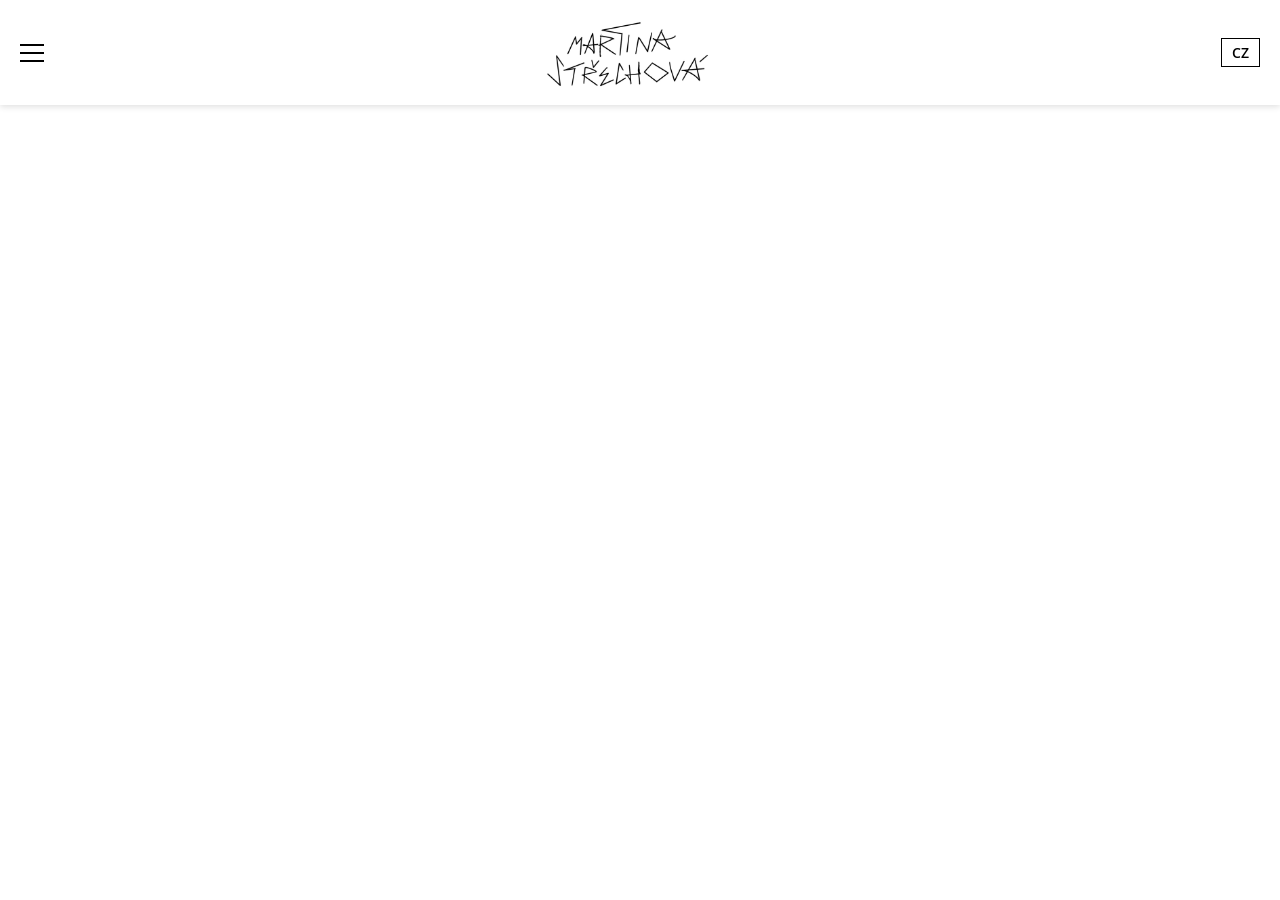
==== contacts.html @ ee6a3f89 "Replace dual lang buttons with single toggle, add mobile logo height https://claude.ai/code/session_" ====
<!DOCTYPE html>
<html lang="cs">
<head>
  <meta charset="UTF-8">
  <meta name="viewport" content="width=device-width, initial-scale=1.0">
  <title>Kontakty</title>
  <link rel="preconnect" href="https://fonts.googleapis.com">
  <link rel="preconnect" href="https://fonts.gstatic.com" crossorigin>
  <link href="https://fonts.googleapis.com/css2?family=Open+Sans:wght@400;600;700&display=swap" rel="stylesheet">
  <link rel="stylesheet" href="css/style.css">
</head>
<body>

  <header id="site-header">
    <button id="menu-btn" aria-label="Otevřít menu">
      <span></span>
      <span></span>
      <span></span>
    </button>

    <a href="index.html" class="header-logo">
      <img src="assets/podpis.jpg" alt="Podpis" height="50">
    </a>

    <div class="lang-switcher">
      <button id="lang-toggle" aria-label="Přepnout jazyk">CZ</button>
    </div>
  </header>

  <div id="menu-overlay" role="dialog" aria-modal="true" aria-label="Navigace" aria-hidden="true">
    <nav class="menu-nav">
      <a href="index.html" class="menu-item menu-item--home">
        <img src="assets/Home.svg" alt="Domů">
      </a>
      <a href="cv.html" class="menu-item">CV</a>
      <a href="contacts.html" class="menu-item" data-cz="Kontakty" data-en="Contacts">Kontakty</a>
    </nav>
  </div>

  <main id="kontakty">
  </main>

  <script src="data/milniky.js"></script>
  <script src="js/main.js"></script>
</body>
</html>
---- css/style.css ----
body {
  font-family: 'Open Sans', sans-serif;
}

/* ── Header ── */
#site-header {
  position: fixed;
  top: 0;
  left: 0;
  right: 0;
  height: 105px;
  background: #fff;
  color: #000;
  display: flex;
  align-items: center;
  justify-content: space-between;
  padding: 0 20px;
  box-shadow: 0 2px 6px rgba(0, 0, 0, 0.12);
  z-index: 1000;
}

/* Hamburger button */
#menu-btn {
  display: flex;
  flex-direction: column;
  justify-content: space-between;
  width: 24px;
  height: 18px;
  background: none;
  border: none;
  cursor: pointer;
  padding: 0;
}

#menu-btn span {
  display: block;
  width: 100%;
  height: 2px;
  background: #000;
  transition: transform 0.25s ease, opacity 0.25s ease;
}

/* Hamburger → křížek při otevřeném menu */
#menu-btn.open span:nth-child(1) { transform: translateY(8px) rotate(45deg); }
#menu-btn.open span:nth-child(2) { opacity: 0; }
#menu-btn.open span:nth-child(3) { transform: translateY(-8px) rotate(-45deg); }

/* Logo / signature */
.header-logo img {
  display: block;
  height: 75px;
}

/* Language switcher */
.lang-switcher {
  display: flex;
  gap: 6px;
}

.lang-switcher button {
  background: none;
  border: 1px solid #000;
  color: #000;
  padding: 4px 10px;
  cursor: pointer;
  font-family: inherit;
  font-size: 0.85rem;
  font-weight: 600;
}

.lang-switcher button.active {
  background: #000;
  color: #fff;
}

/* Menu overlay — malý panel vlevo nahoře */
#menu-overlay {
  position: fixed;
  top: 105px;
  left: 0;
  width: 300px;
  background: #747474;
  z-index: 1001;
  opacity: 0;
  pointer-events: none;
  transition: opacity 0.25s ease;
}

#menu-overlay.open {
  opacity: 1;
  pointer-events: all;
}

/* Nav items */
.menu-nav {
  display: flex;
  flex-direction: column;
  width: 100%;
}

.menu-item {
  display: block;
  width: 100%;
  color: #fff;
  text-decoration: none;
  font-size: 1.5rem;
  font-weight: 600;
  padding: 0.9rem 1.5rem;
  border-bottom: 1px solid rgba(255, 255, 255, 0.4);
}

.menu-item:last-child {
  border-bottom: none;
}

.menu-item--home {
  display: flex;
  align-items: center;
  padding: 0;
}

.menu-item--home img {
  height: 3rem;
  width: auto;
  display: block;
  padding: 0.5rem 0;
}

/* ── Milestone section ── */
#milestone-section {
  max-width: 700px;
  margin: 0 auto;
  padding-top: 120px;
  display: flex;
  flex-direction: column;
  gap: 0;
  position: relative;
}

#milestone-image {
  position: relative;
  margin-bottom: 0;
  padding-bottom: 0;
}

#timeline-instructions {
  position: absolute;
  bottom: -60px;
  left: -235px;
  width: 280px;
  z-index: 200;
  font-size: 16px;
  line-height: 1.4;
  font-family: 'Open Sans', sans-serif;
  color: #000;
}

#milestone-image img {
  width: 100%;
  max-width: 500px;
  display: block;
  margin: 0 auto;
}

#milestone-content {
  width: calc(100% - 20px);
  max-width: none;
  margin: -10px 10px 0 20px;
  position: relative;
  padding-left: 0;
  padding-top: 0;
  padding-bottom: 105px;
}

#milestone-header {
  display: flex;
  flex-direction: column;
  align-items: flex-start;
  gap: 4px;
}

#milestone-rok {
  display: block;
  text-align: left;
  font-size: 21px;
  font-weight: 700;
  color: #000;
  margin-bottom: 4px;
}

.nadpis-wrap {
  position: relative;
  display: flex;
  align-items: center;
  gap: 10px;
}

#audio-btn {
  border: none;
  background: none;
  cursor: pointer;
  padding: 0;
  flex-shrink: 0;
}

#milestone-nadpis {
  text-align: left;
  font-size: 29px;
  font-weight: 700;
  line-height: 1.1;
  margin: 0 0 10px 0;
}

#milestone-text {
  text-align: justify;
  font-size: 18px;
  font-weight: 400;
  line-height: 1.7;
}

/* ── Timeline ── */
#timeline-container {
  width: calc(100% + 200px);
  max-width: none;
  margin-top: 8px;
  margin-bottom: 10px;
  margin-left: -100px;
  margin-right: -100px;
  position: relative;
}

#timeline-track {
  position: relative;
  width: 100%;
}

#timeline-img {
  display: block;
  position: relative;
  z-index: 1;
  max-height: 120px;
  object-fit: contain;
}

#timeline-head {
  position: absolute;
  top: 50%;
  margin-top: 0;
  width: 80px;
  height: auto;
  cursor: grab;
  transform: translateX(-50%) translateY(-60%);
  transition: left 0.3s ease;
  mix-blend-mode: normal;
  z-index: 100;
}

#milestone-image,
#milestone-content {
  transition: opacity 0.3s ease;
}

.deco-stars--top {
  position: fixed;
  top: -40px;
  right: -50px;
  width: 400px;
  height: auto;
  z-index: 1001;
  pointer-events: none;
}

.deco-stars--left {
  position: absolute;
  left: calc(-25vw + 25px);
  top: 80%;
  transform: translateY(-50%) rotate(90deg);
  width: 300px;
  height: auto;
  pointer-events: none;
}

@media (max-width: 480px) {
  #timeline-container {
    width: 100%;
    margin-left: 0;
    margin-right: 0;
    margin-top: 16px;
    overflow: hidden;
  }
  #timeline-img {
    width: 100%;
    max-width: 100%;
  }
  #timeline-head {
    width: 50px;
  }
  .deco-stars--top {
    width: 100px;
  }
  .header-logo img {
    height: 40px;
  }
  #milestone-content {
    width: 100%;
    margin: 0;
    padding-left: 16px;
    padding-right: 16px;
    box-sizing: border-box;
  }
  #milestone-section {
    padding-left: 16px;
    padding-right: 16px;
    box-sizing: border-box;
    overflow-x: hidden;
  }
  #milestone-header {
    display: flex;
    flex-direction: column;
    align-items: flex-start;
    gap: 4px;
  }
  #milestone-rok { order: 1; }
  #audio-btn { order: 2; }
  .nadpis-wrap { order: 3; width: 100%; }
  #milestone-nadpis {
    font-size: 22px;
  }
  .deco-stars--left {
    position: static;
    display: block;
    width: 240px;
    height: auto;
    margin: 8px 0 0 0;
    transform: rotate(90deg);
    pointer-events: none;
  }
  #timeline-instructions {
    position: static;
    text-align: left;
    margin: 8px 0 4px 16px;
  }
}

@media (min-width: 481px) and (max-width: 1024px) {
  #timeline-container {
    width: 100%;
    margin-left: 0;
    margin-right: 0;
    overflow: hidden;
  }
  #timeline-img {
    width: 100%;
    max-width: 100%;
  }
  #timeline-head {
    width: 80px;
    height: auto;
  }
  .deco-stars--top {
    width: clamp(100px, 25vw, 267px);
    right: 40px;
    top: 20px;
  }
  #milestone-content {
    width: 100%;
    margin: 0;
    padding-left: 16px;
    padding-right: 16px;
    box-sizing: border-box;
  }
  #milestone-section {
    padding-left: 16px;
    padding-right: 16px;
    box-sizing: border-box;
    overflow-x: hidden;
  }
  #milestone-header {
    display: flex;
    flex-direction: column;
    align-items: flex-start;
    gap: 4px;
  }
  #milestone-rok { order: 1; }
  #audio-btn { order: 2; }
  .nadpis-wrap { order: 3; width: 100%; }
  #timeline-instructions {
    position: static;
    text-align: left;
    margin: 8px 0 4px 16px;
  }
  .deco-stars--left {
    position: static;
    display: block;
    width: 240px;
    height: auto;
    margin: 8px 0 0 0;
    transform: rotate(90deg);
    pointer-events: none;
  }
}

@media (min-width: 1025px) {
  #audio-btn {
    margin-left: -44px;
    margin-top: 8px;
    position: relative;
  }
}
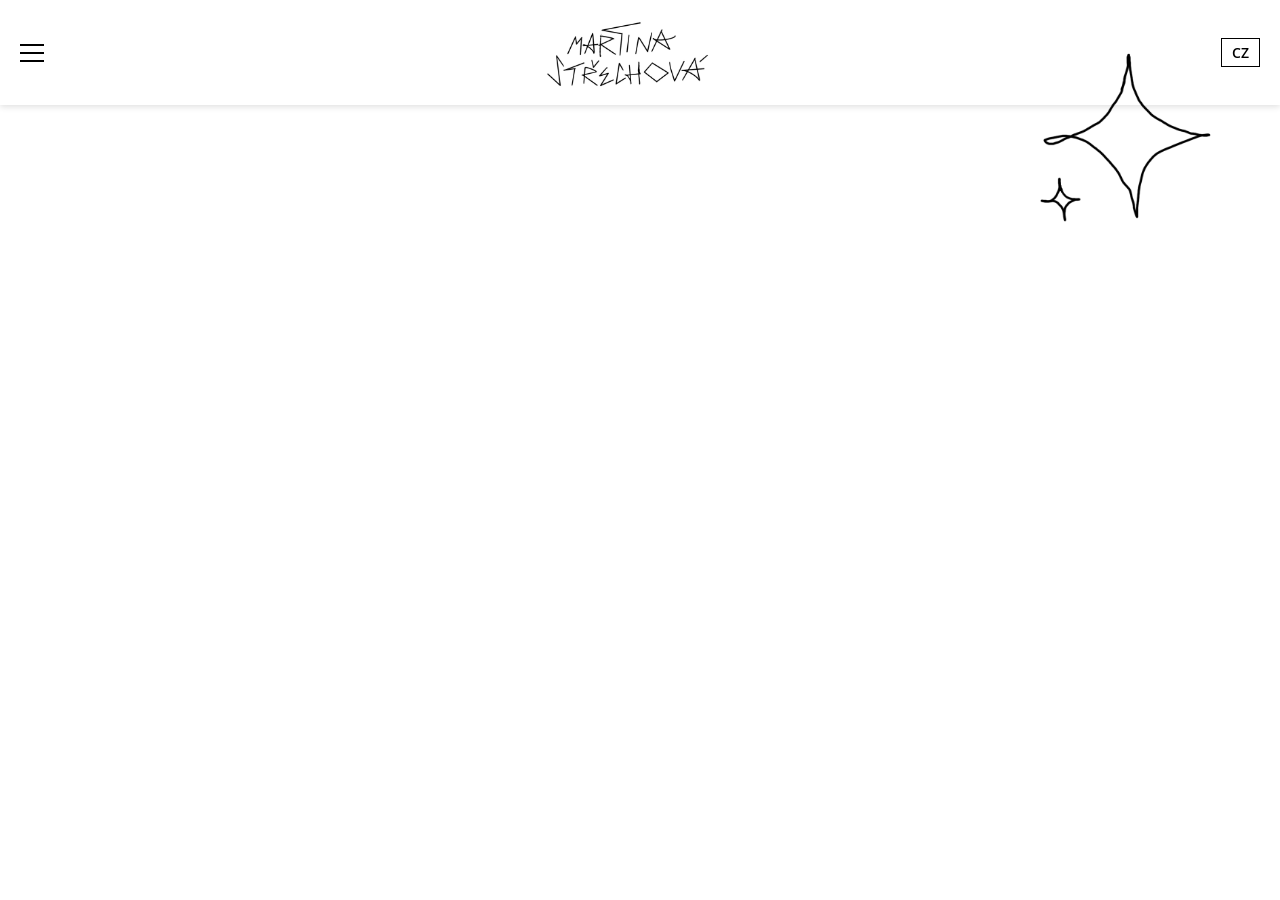
==== commit 91c7df3d: "Add deco-stars--top to cv.html and contacts.html https://claude.ai/code/session_014nUNuwKFdXaJQxvXeb" ====
--- a/contacts.html
+++ b/contacts.html
@@ -27,6 +27,8 @@
     </div>
   </header>
 
+  <img class="deco-stars deco-stars--top" src="assets/stars.png" alt="">
+
   <div id="menu-overlay" role="dialog" aria-modal="true" aria-label="Navigace" aria-hidden="true">
     <nav class="menu-nav">
       <a href="index.html" class="menu-item menu-item--home">
--- a/css/style.css
+++ b/css/style.css
@@ -294,12 +294,29 @@
   }
   #timeline-head {
     width: 50px;
+    z-index: 200;
+  }
+  #timeline-img {
+    z-index: 1;
+    position: relative;
+  }
+  #timeline-track {
+    position: relative;
+    overflow: visible;
+  }
+  #timeline-container {
+    overflow: visible;
+  }
+  #site-header {
+    height: 80px;
+  }
+  .header-logo img {
+    height: 50px;
   }
   .deco-stars--top {
     width: 100px;
-  }
-  .header-logo img {
-    height: 40px;
+    right: 25px;
+    top: 40px;
   }
   #milestone-content {
     width: 100%;
@@ -338,7 +355,21 @@
   #timeline-instructions {
     position: static;
     text-align: left;
-    margin: 8px 0 4px 16px;
+    margin: 8px 0 4px 8px;
+    font-size: 13px;
+  }
+  #milestone-text {
+    font-size: 14px;
+  }
+  #milestone-section {
+    padding-top: 90px;
+    padding-bottom: 20px;
+  }
+  #milestone-content {
+    padding-bottom: 12px;
+  }
+  .deco-stars--left {
+    margin-left: -60px;
   }
 }
 
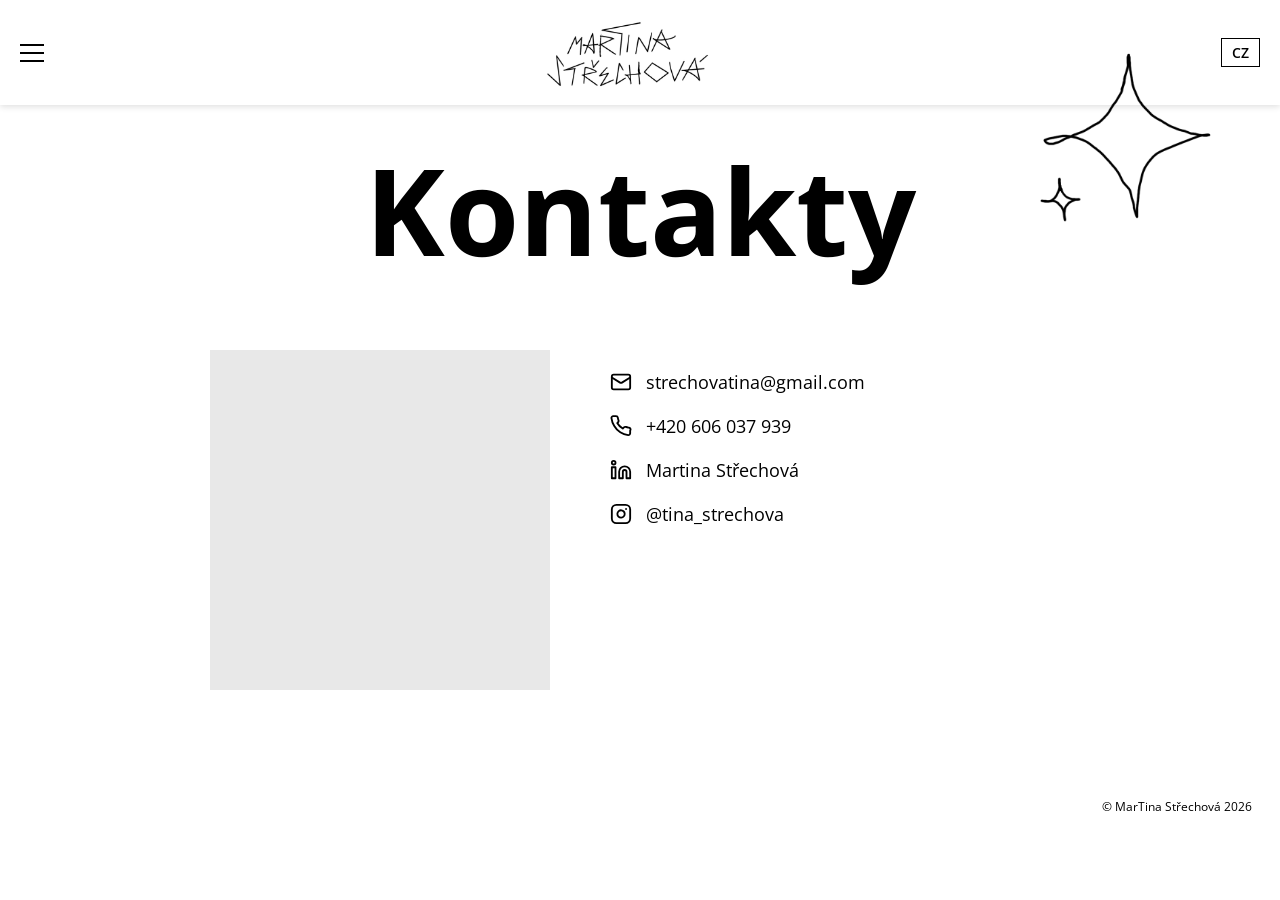
==== commit 690a212f: "Add contacts page content with photo, contact info, and bilingual title https://claude.ai/code/sessi" ====
--- a/contacts.html
+++ b/contacts.html
@@ -39,8 +39,55 @@
     </nav>
   </div>
 
+  <div id="contacts-header">
+    <h1 id="contacts-title" data-cz="Kontakty" data-en="Contacts">Kontakty</h1>
+  </div>
+
   <main id="kontakty">
+    <div id="contacts-layout">
+
+      <div id="contacts-photo">
+        <img src="assets/kontakty-foto.jpg" alt="Martina Střechová" id="contacts-img"
+             onerror="this.style.display='none'; document.getElementById('contacts-img-placeholder').style.display='block';">
+        <div id="contacts-img-placeholder"></div>
+      </div>
+
+      <div id="contacts-info">
+        <a href="mailto:strechovatina@gmail.com" class="contact-row">
+          <span class="contact-icon">
+            <svg xmlns="http://www.w3.org/2000/svg" width="22" height="22" viewBox="0 0 24 24" fill="none" stroke="currentColor" stroke-width="2" stroke-linecap="round" stroke-linejoin="round"><rect x="2" y="4" width="20" height="16" rx="2"/><path d="m22 7-8.97 5.7a1.94 1.94 0 0 1-2.06 0L2 7"/></svg>
+          </span>
+          <span class="contact-text">strechovatina@gmail.com</span>
+        </a>
+
+        <a href="tel:+420606037939" class="contact-row">
+          <span class="contact-icon">
+            <svg xmlns="http://www.w3.org/2000/svg" width="22" height="22" viewBox="0 0 24 24" fill="none" stroke="currentColor" stroke-width="2" stroke-linecap="round" stroke-linejoin="round"><path d="M22 16.92v3a2 2 0 0 1-2.18 2 19.79 19.79 0 0 1-8.63-3.07A19.5 19.5 0 0 1 4.69 12 19.79 19.79 0 0 1 1.58 3.47 2 2 0 0 1 3.54 1.25h3a2 2 0 0 1 2 1.72c.127.96.361 1.903.7 2.81a2 2 0 0 1-.45 2.11L7.91 8.76a16 16 0 0 0 6 6l1.27-1.27a2 2 0 0 1 2.11-.45c.907.339 1.85.573 2.81.7A2 2 0 0 1 22 16.92z"/></svg>
+          </span>
+          <span class="contact-text">+420 606 037 939</span>
+        </a>
+
+        <a href="https://www.linkedin.com/in/martina-strechova" target="_blank" rel="noopener noreferrer" class="contact-row">
+          <span class="contact-icon">
+            <svg xmlns="http://www.w3.org/2000/svg" width="22" height="22" viewBox="0 0 24 24" fill="none" stroke="currentColor" stroke-width="2" stroke-linecap="round" stroke-linejoin="round"><path d="M16 8a6 6 0 0 1 6 6v7h-4v-7a2 2 0 0 0-2-2 2 2 0 0 0-2 2v7h-4v-7a6 6 0 0 1 6-6z"/><rect x="2" y="9" width="4" height="12"/><circle cx="4" cy="4" r="2"/></svg>
+          </span>
+          <span class="contact-text">Martina Střechová</span>
+        </a>
+
+        <a href="https://www.instagram.com/tina_strechova" target="_blank" rel="noopener noreferrer" class="contact-row">
+          <span class="contact-icon">
+            <svg xmlns="http://www.w3.org/2000/svg" width="22" height="22" viewBox="0 0 24 24" fill="none" stroke="currentColor" stroke-width="2" stroke-linecap="round" stroke-linejoin="round"><rect x="2" y="2" width="20" height="20" rx="5" ry="5"/><path d="M16 11.37A4 4 0 1 1 12.63 8 4 4 0 0 1 16 11.37z"/><line x1="17.5" y1="6.5" x2="17.51" y2="6.5"/></svg>
+          </span>
+          <span class="contact-text">@tina_strechova</span>
+        </a>
+      </div>
+
+    </div>
   </main>
+
+  <footer id="site-footer">
+    <p>© MarTina Střechová 2026</p>
+  </footer>
 
   <script src="data/milniky.js"></script>
   <script src="js/main.js"></script>
--- a/css/style.css
+++ b/css/style.css
@@ -1,5 +1,6 @@
 body {
   font-family: 'Open Sans', sans-serif;
+  position: relative;
 }
 
 /* ── Header ── */
@@ -126,6 +127,15 @@
   padding: 0.5rem 0;
 }
 
+/* ── Footer ── */
+#site-footer {
+  text-align: right;
+  padding: 16px 20px;
+  font-family: 'Open Sans', sans-serif;
+  font-size: 12px;
+  color: #000;
+}
+
 /* ── Milestone section ── */
 #milestone-section {
   max-width: 700px;
@@ -280,6 +290,397 @@
   pointer-events: none;
 }
 
+#cv-stars-left {
+  position: absolute;
+  left: 10px;
+  bottom: -360px;
+  width: 220px;
+  height: auto;
+  transform: rotate(90deg);
+  pointer-events: none;
+  z-index: 10;
+}
+
+/* ── CV kategorie 2 ── */
+.cv2-wrapper {
+  margin-top: 48px;
+}
+
+.cv2-section {
+  margin-bottom: 40px;
+}
+
+.cv2-row {
+  display: grid;
+  grid-template-columns: 1fr 1fr;
+  gap: 0 40px;
+}
+
+.cv2-list {
+  list-style: none;
+  margin: 0;
+  padding: 0;
+}
+
+.cv2-list--two-col .cv2-item {
+  display: flex;
+  justify-content: space-between;
+  gap: 12px;
+  padding: 6px 0;
+  border-bottom: 1px solid rgba(0,0,0,0.1);
+  font-size: 15px;
+}
+
+.cv2-list--two-col .cv2-item:last-child {
+  border-bottom: none;
+}
+
+.cv2-label {
+  font-weight: 600;
+}
+
+.cv2-level {
+  color: #000;
+  font-style: italic;
+  font-size: 14px;
+}
+
+.cv2-tags {
+  display: flex;
+  flex-wrap: wrap;
+  gap: 8px;
+  margin-top: 4px;
+}
+
+.cv2-tag {
+  border: 1px solid #000;
+  padding: 4px 12px;
+  font-size: 14px;
+  font-family: 'Open Sans', sans-serif;
+}
+
+.cv2-item--ref {
+  width: 100%;
+  display: flex;
+  flex-direction: column;
+  align-items: stretch;
+  padding: 8px 0;
+  border-bottom: 1px solid rgba(0,0,0,0.1);
+  font-size: 15px;
+}
+
+.cv2-item--ref:last-child {
+  border-bottom: none;
+}
+
+.cv2-ref-popis {
+  font-size: 13px;
+  font-style: italic;
+  color: #000;
+  margin-top: 2px;
+  display: block;
+}
+
+.cv2-email {
+  color: #000;
+  font-size: 13px;
+  text-decoration: underline;
+  text-underline-offset: 3px;
+  margin-top: 2px;
+  display: block;
+  text-align: right;
+}
+
+.cv2-email:hover {
+  opacity: 0.7;
+}
+
+.cv2-item--pub {
+  display: flex;
+  flex-direction: column;
+  padding: 10px 0;
+  border-bottom: 1px solid rgba(0,0,0,0.1);
+}
+
+.cv2-item--pub:last-child {
+  border-bottom: none;
+}
+
+.cv2-pub-title {
+  font-size: 15px;
+  font-weight: 600;
+  color: #000;
+  text-decoration: underline;
+  text-underline-offset: 3px;
+}
+
+.cv2-pub-title:hover {
+  opacity: 0.7;
+}
+
+.cv2-pub-source {
+  font-size: 13px;
+  font-style: italic;
+  margin-top: 2px;
+}
+
+@media (max-width: 480px) {
+  .cv2-row {
+    grid-template-columns: 1fr;
+  }
+  #cv-title {
+    font-size: 60px !important;
+  }
+  #cv-stars {
+    width: 60px !important;
+    bottom: -35px !important;
+    left: calc(50% - 30px - 55px) !important;
+  }
+  .cv-reference-email {
+    text-align: right !important;
+    display: block !important;
+    width: 100% !important;
+  }
+  .cv2-email {
+    text-align: right !important;
+    display: block !important;
+    width: 100% !important;
+  }
+  .cv-sekce-hvezda {
+    height: 2em;
+    margin-top: -0.5em;
+  }
+  .cv-sekce-nadpis {
+    font-size: 18px;
+  }
+  .cv-item-trigger {
+    display: flex;
+    flex-direction: column;
+    align-items: flex-start;
+    gap: 2px;
+  }
+  .cv-rok {
+    order: 1;
+    display: block;
+  }
+  .cv-arrow-nazev {
+    order: 2;
+    display: flex;
+    align-items: center;
+    gap: 6px;
+  }
+  .cv-spec {
+    order: 3;
+    display: block;
+  }
+}
+
+/* ── CV page ── */
+#cv-header {
+  position: relative;
+  text-align: center;
+  margin: 150px 0 20px 0;
+  margin-left: -30px;
+}
+
+#cv-title {
+  font-family: 'Open Sans', sans-serif;
+  font-size: 120px;
+  font-weight: 700;
+  line-height: 1;
+  margin: 0;
+  display: inline-block;
+}
+
+#cv-stars {
+  position: absolute;
+  width: 120px;
+  height: auto;
+  bottom: -70px;
+  left: calc(50% - 60px - 110px);
+}
+
+#cv {
+  max-width: 700px;
+  margin: 0 auto;
+  padding-top: 120px;
+  padding-bottom: 60px;
+  padding-left: 20px;
+  padding-right: 20px;
+  box-sizing: border-box;
+}
+
+.cv-sekce {
+  margin-bottom: 48px;
+}
+
+.cv-section-header {
+  cursor: pointer;
+  user-select: none;
+}
+
+.cv-section-body {
+  display: none;
+}
+
+.cv-section-body.open {
+  display: block;
+}
+
+.cv-section-arrow {
+  display: inline-block;
+  margin-right: 6px;
+  font-size: 28px;
+  font-weight: 700;
+  line-height: 1;
+}
+
+.cv-section-arrow::before {
+  content: "›";
+  display: inline-block;
+  transition: transform 0.2s ease;
+}
+
+.cv-section-header.open .cv-section-arrow::before {
+  transform: rotate(90deg);
+}
+
+.cv-sekce-nadpis {
+  font-size: 24px;
+  font-weight: 700;
+  margin: 0 0 16px 0;
+  color: #000;
+  border-bottom: 2px solid #000;
+  padding-bottom: 8px;
+}
+
+.cv-sekce-hvezda {
+  height: 3em;
+  width: auto;
+}
+
+.cv-accordion {
+  list-style: none;
+  margin: 0;
+  padding: 0;
+}
+
+.cv-item {
+}
+
+.cv-item-trigger {
+  display: flex;
+  align-items: baseline;
+  gap: 12px;
+  width: 100%;
+  background: none;
+  border: none;
+  outline: none !important;
+  cursor: pointer;
+  padding: 12px 0;
+  text-align: left;
+  font-family: 'Open Sans', sans-serif;
+  color: #000;
+}
+
+.cv-item-trigger * {
+  font-family: 'Open Sans', sans-serif;
+  color: #000;
+}
+
+.cv-item-trigger:focus,
+.cv-item-trigger:focus-visible {
+  outline: none !important;
+  border: none;
+}
+
+.cv-arrow {
+  display: inline-block;
+  margin: 0 8px;
+  font-size: 28px;
+  font-weight: 700;
+  line-height: 2;
+  flex-shrink: 0;
+}
+
+.cv-arrow::before {
+  content: "›";
+  display: inline-block;
+  transition: transform 0.2s ease;
+}
+
+.cv-item.open .cv-arrow::before {
+  transform: rotate(90deg);
+}
+
+.cv-rok {
+  flex-shrink: 0;
+  font-size: 14px;
+  color: #000;
+  min-width: 80px;
+}
+
+.cv-nazev {
+  font-size: 16px;
+  font-weight: 700;
+  flex: 1;
+  text-align: left;
+}
+
+.cv-nazev a {
+  color: inherit;
+  text-decoration: underline;
+  text-underline-offset: 3px;
+}
+
+.cv-nazev a:hover {
+  opacity: 0.7;
+}
+
+.cv-spec {
+  font-size: 14px;
+  font-style: italic;
+  color: #000;
+  flex-shrink: 0;
+  text-align: right;
+}
+
+.cv-item-body {
+  display: none;
+  padding: 0 0 12px 0;
+  font-size: 16px;
+  line-height: 1.7;
+  color: #000;
+}
+
+.cv-item-body p {
+  margin: 0;
+}
+
+.cv-item.open .cv-item-body {
+  display: block;
+}
+
+@media (max-width: 480px) {
+  #cv {
+    padding-top: 90px;
+    padding-left: 16px;
+    padding-right: 16px;
+  }
+  .cv-item-trigger {
+    flex-wrap: wrap;
+    gap: 4px 12px;
+  }
+  .cv-rok {
+    min-width: auto;
+  }
+  .cv-spec {
+    text-align: left;
+    width: 100%;
+  }
+}
+/* ── End CV page ── */
+
 @media (max-width: 480px) {
   #timeline-container {
     width: 100%;
@@ -438,3 +839,112 @@
     position: relative;
   }
 }
+
+@media (max-width: 1024px) {
+  #cv-stars-left {
+    display: none;
+  }
+}
+
+/* ── Contacts page ── */
+#contacts-header {
+  text-align: center;
+  margin: 150px 0 20px 0;
+}
+
+#contacts-title {
+  font-family: 'Open Sans', sans-serif;
+  font-size: 120px;
+  font-weight: 700;
+  line-height: 1;
+  margin: 0;
+  display: inline-block;
+}
+
+#kontakty {
+  max-width: 900px;
+  margin: 0 auto;
+  padding: 60px 20px 80px;
+  box-sizing: border-box;
+}
+
+#contacts-layout {
+  display: flex;
+  gap: 60px;
+  align-items: flex-start;
+}
+
+#contacts-photo {
+  flex: 0 0 340px;
+}
+
+#contacts-img {
+  width: 340px;
+  height: 340px;
+  object-fit: cover;
+  display: block;
+}
+
+#contacts-img-placeholder {
+  width: 340px;
+  height: 340px;
+  background-color: #e8e8e8;
+  display: none;
+}
+
+#contacts-info {
+  flex: 1;
+  display: flex;
+  flex-direction: column;
+  gap: 20px;
+  justify-content: center;
+  padding-top: 20px;
+}
+
+.contact-row {
+  display: flex;
+  align-items: center;
+  gap: 14px;
+  color: #000;
+  text-decoration: none;
+  font-family: 'Open Sans', sans-serif;
+  font-size: 18px;
+}
+
+.contact-row:hover .contact-text {
+  text-decoration: underline;
+}
+
+.contact-icon {
+  display: flex;
+  align-items: center;
+  flex-shrink: 0;
+  color: #000;
+}
+
+.contact-text {
+  color: #000;
+}
+
+@media (max-width: 700px) {
+  #contacts-header {
+    margin: 100px 0 10px 0;
+  }
+  #contacts-title {
+    font-size: 60px !important;
+  }
+  #contacts-layout {
+    flex-direction: column;
+    gap: 30px;
+  }
+  #contacts-photo {
+    flex: none;
+    width: 100%;
+  }
+  #contacts-img,
+  #contacts-img-placeholder {
+    width: 100%;
+    height: auto;
+    aspect-ratio: 1 / 1;
+  }
+}
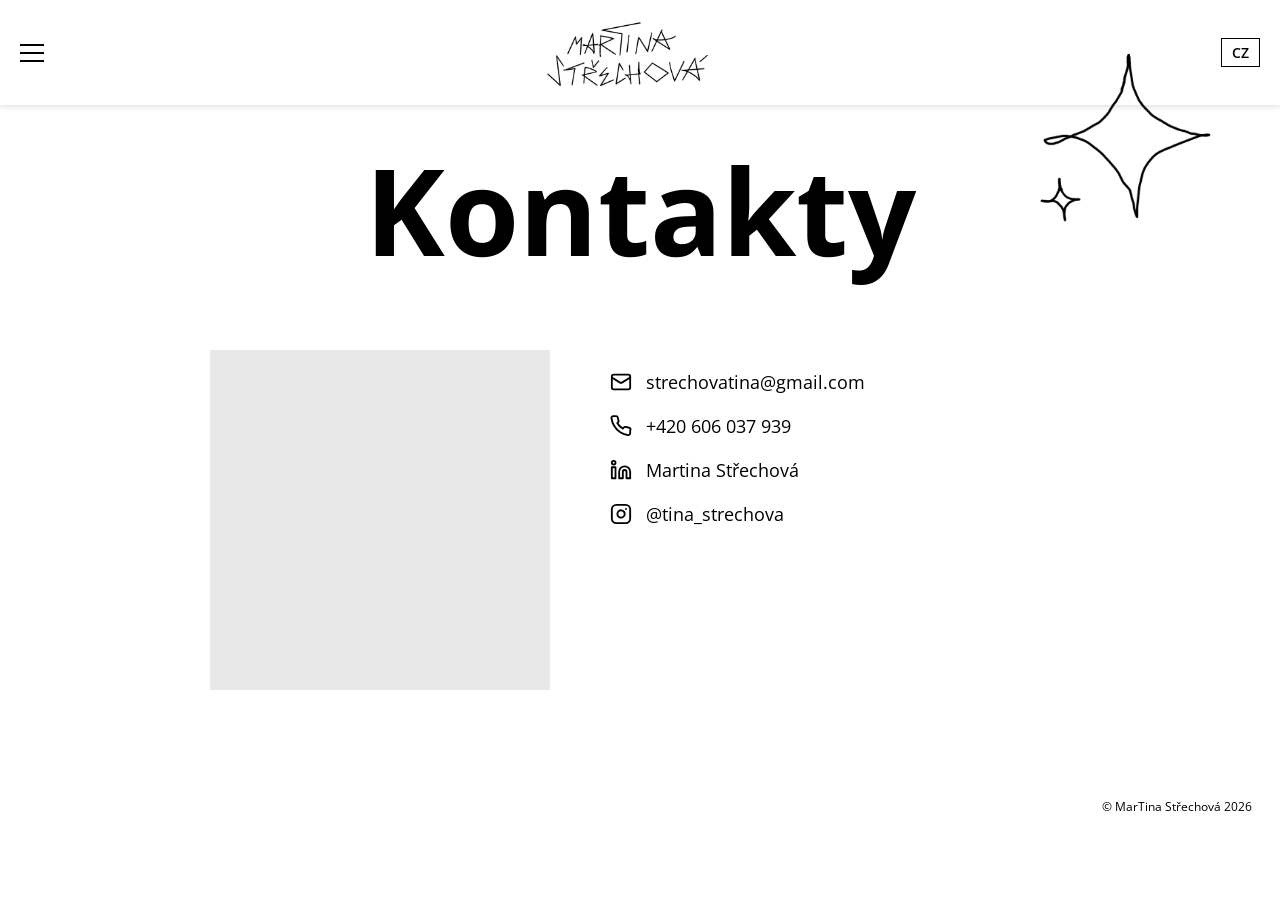
==== commit 6c6b0c7a: "Add decorative left stars to contacts page https://claude.ai/code/session_014nUNuwKFdXaJQxvXebH3hn" ====
--- a/contacts.html
+++ b/contacts.html
@@ -2,6 +2,7 @@
 <html lang="cs">
 <head>
   <meta charset="UTF-8">
+  <link rel="icon" type="image/png" href="assets/Logo.png">
   <meta name="viewport" content="width=device-width, initial-scale=1.0">
   <title>Kontakty</title>
   <link rel="preconnect" href="https://fonts.googleapis.com">
@@ -91,5 +92,7 @@
 
   <script src="data/milniky.js"></script>
   <script src="js/main.js"></script>
+
+  <img id="contacts-stars-left" src="assets/stars.png" alt="">
 </body>
 </html>
--- a/css/style.css
+++ b/css/style.css
@@ -570,8 +570,9 @@
 
 .cv-item-trigger {
   display: flex;
-  align-items: baseline;
-  gap: 12px;
+  flex-direction: column;
+  align-items: flex-start;
+  gap: 2px;
   width: 100%;
   background: none;
   border: none;
@@ -596,11 +597,11 @@
 
 .cv-arrow {
   display: inline-block;
-  margin: 0 8px;
+  margin: 0 8px 0 0;
   font-size: 28px;
   font-weight: 700;
-  line-height: 2;
-  flex-shrink: 0;
+  line-height: 1;
+  align-self: baseline;
 }
 
 .cv-arrow::before {
@@ -614,10 +615,14 @@
 }
 
 .cv-rok {
-  flex-shrink: 0;
   font-size: 14px;
   color: #000;
-  min-width: 80px;
+}
+
+.cv-arrow-nazev {
+  display: flex;
+  align-items: baseline;
+  gap: 6px;
 }
 
 .cv-nazev {
@@ -641,8 +646,6 @@
   font-size: 14px;
   font-style: italic;
   color: #000;
-  flex-shrink: 0;
-  text-align: right;
 }
 
 .cv-item-body {
@@ -666,19 +669,82 @@
     padding-top: 90px;
     padding-left: 16px;
     padding-right: 16px;
+    overflow-x: hidden;
+    box-sizing: border-box;
+    width: 100%;
+  }
+  #cv * {
+    max-width: 100%;
+    box-sizing: border-box;
+  }
+  #cv-header {
+    margin-bottom: -20px;
+    margin-left: 0;
+    margin-right: 0;
   }
   .cv-item-trigger {
-    flex-wrap: wrap;
-    gap: 4px 12px;
+    display: flex;
+    flex-direction: column;
+    align-items: flex-start;
+    width: 100%;
+    box-sizing: border-box;
+    overflow: hidden;
+  }
+  .cv-rok { order: 1; }
+  .cv-arrow-nazev {
+    order: 2;
+    display: flex;
+    flex-direction: row;
+    align-items: flex-start;
+    width: 100%;
+  }
+  .cv-arrow {
+    flex-shrink: 0;
+    width: 24px;
+    margin: 0;
+  }
+  .cv-nazev {
+    word-break: break-word;
+    overflow-wrap: break-word;
+    flex: 1;
+  }
+  .cv-spec {
+    order: 3;
+    padding-left: 24px;
+    word-break: break-word;
+    overflow-wrap: break-word;
+    width: 100%;
+    box-sizing: border-box;
+  }
+  .cv2-nastroje-uroven {
+    text-align: right;
+    margin-left: auto;
+  }
+  .cv2-level {
+    text-align: right;
+    margin-left: auto;
+  }
+}
+@media (min-width: 1025px) {
+  .cv-item-trigger {
+    display: grid;
+    grid-template-columns: 80px auto 1fr;
+    align-items: baseline;
+    gap: 0 12px;
   }
   .cv-rok {
-    min-width: auto;
+    grid-column: 1;
+  }
+  .cv-arrow-nazev {
+    grid-column: 2;
   }
   .cv-spec {
-    text-align: left;
-    width: 100%;
-  }
-}
+    grid-column: 3;
+    margin-left: auto;
+    text-align: right;
+  }
+}
+
 /* ── End CV page ── */
 
 @media (max-width: 480px) {
@@ -830,6 +896,37 @@
     transform: rotate(90deg);
     pointer-events: none;
   }
+  .cv-item-trigger {
+    display: flex;
+    flex-direction: column;
+    align-items: flex-start;
+    width: 100%;
+    box-sizing: border-box;
+  }
+  .cv-rok { order: 1; }
+  .cv-arrow-nazev {
+    order: 2;
+    display: flex;
+    flex-direction: row;
+    align-items: flex-start;
+    width: 100%;
+  }
+  .cv-arrow {
+    flex-shrink: 0;
+    width: 24px;
+    margin: 0;
+  }
+  .cv-nazev {
+    word-break: break-word;
+    overflow-wrap: break-word;
+    flex: 1;
+  }
+  .cv-spec {
+    order: 3;
+    padding-left: 24px;
+    word-break: break-word;
+    overflow-wrap: break-word;
+  }
 }
 
 @media (min-width: 1025px) {
@@ -847,6 +944,24 @@
 }
 
 /* ── Contacts page ── */
+#contacts-stars-left {
+  position: absolute;
+  left: calc(-25vw + 25px);
+  bottom: -60px;
+  width: 300px;
+  height: auto;
+  transform: rotate(90deg);
+  pointer-events: none;
+  z-index: 10;
+}
+
+@media (max-width: 1024px) {
+  #contacts-stars-left {
+    display: none;
+  }
+}
+
+
 #contacts-header {
   text-align: center;
   margin: 150px 0 20px 0;
@@ -948,3 +1063,33 @@
     aspect-ratio: 1 / 1;
   }
 }
+
+@media (max-width: 480px) {
+  #contacts-title {
+    font-size: 60px !important;
+    margin-left: 0;
+    margin-right: 0;
+    text-align: center;
+  }
+  #contacts-header {
+    margin-left: 0;
+    margin-right: 0;
+  }
+  #contacts-layout {
+    flex-direction: column;
+    align-items: center;
+    padding: 0 16px;
+    box-sizing: border-box;
+    width: 100%;
+  }
+  #contacts-photo {
+    width: 100%;
+    max-width: 300px;
+    margin: 0 auto 20px auto;
+    display: block;
+  }
+  #contacts-info {
+    width: 100%;
+    box-sizing: border-box;
+  }
+}
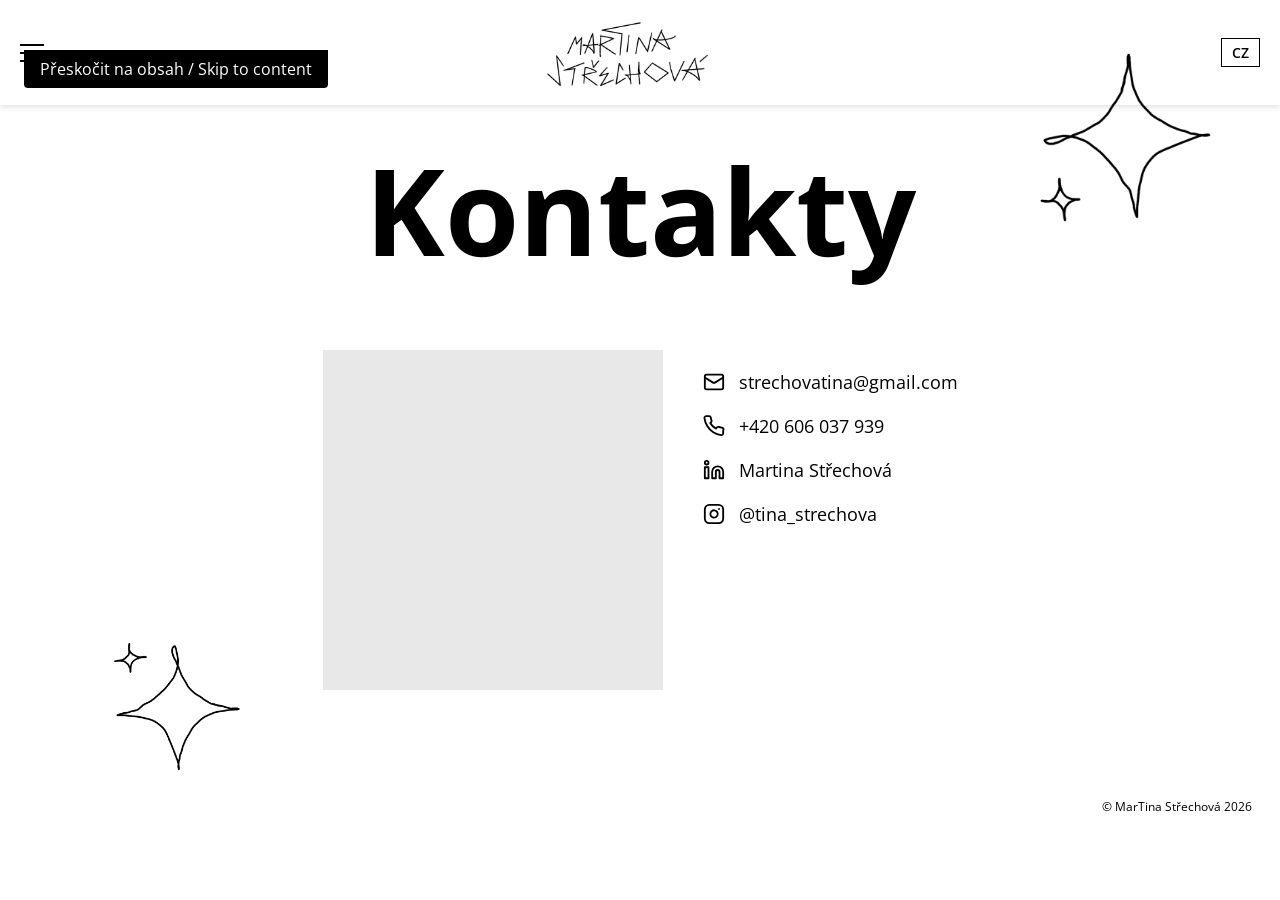
==== commit e46efc25: "Add skip navigation link and main-content anchor to all pages https://claude.ai/code/session_014nUNu" ====
--- a/contacts.html
+++ b/contacts.html
@@ -11,6 +11,8 @@
   <link rel="stylesheet" href="css/style.css">
 </head>
 <body>
+
+  <a href="#main-content" class="skip-link">Přeskočit na obsah / Skip to content</a>
 
   <header id="site-header">
     <button id="menu-btn" aria-label="Otevřít menu">
@@ -44,6 +46,7 @@
     <h1 id="contacts-title" data-cz="Kontakty" data-en="Contacts">Kontakty</h1>
   </div>
 
+  <span id="main-content"></span>
   <main id="kontakty">
     <div id="contacts-layout">
 
--- a/css/style.css
+++ b/css/style.css
@@ -945,9 +945,9 @@
 
 /* ── Contacts page ── */
 #contacts-stars-left {
-  position: absolute;
-  left: calc(-25vw + 25px);
-  bottom: -60px;
+  position: fixed;
+  left: 10px;
+  bottom: 40px;
   width: 300px;
   height: auto;
   transform: rotate(90deg);
@@ -981,12 +981,18 @@
   margin: 0 auto;
   padding: 60px 20px 80px;
   box-sizing: border-box;
+  display: flex;
+  flex-direction: column;
+  align-items: center;
 }
 
 #contacts-layout {
   display: flex;
-  gap: 60px;
+  justify-content: center;
   align-items: flex-start;
+  gap: 40px;
+  max-width: 900px;
+  margin: 0 auto;
 }
 
 #contacts-photo {
@@ -1093,3 +1099,22 @@
     box-sizing: border-box;
   }
 }
+
+/* ── Skip link ── */
+.skip-link {
+  position: absolute;
+  top: -100px;
+  left: 16px;
+  background: #000;
+  color: #fff;
+  padding: 8px 16px;
+  font-family: 'Open Sans', sans-serif;
+  font-size: 16px;
+  z-index: 9999;
+  text-decoration: none;
+  border-radius: 0 0 4px 4px;
+}
+
+.skip-link:focus {
+  top: 0;
+}
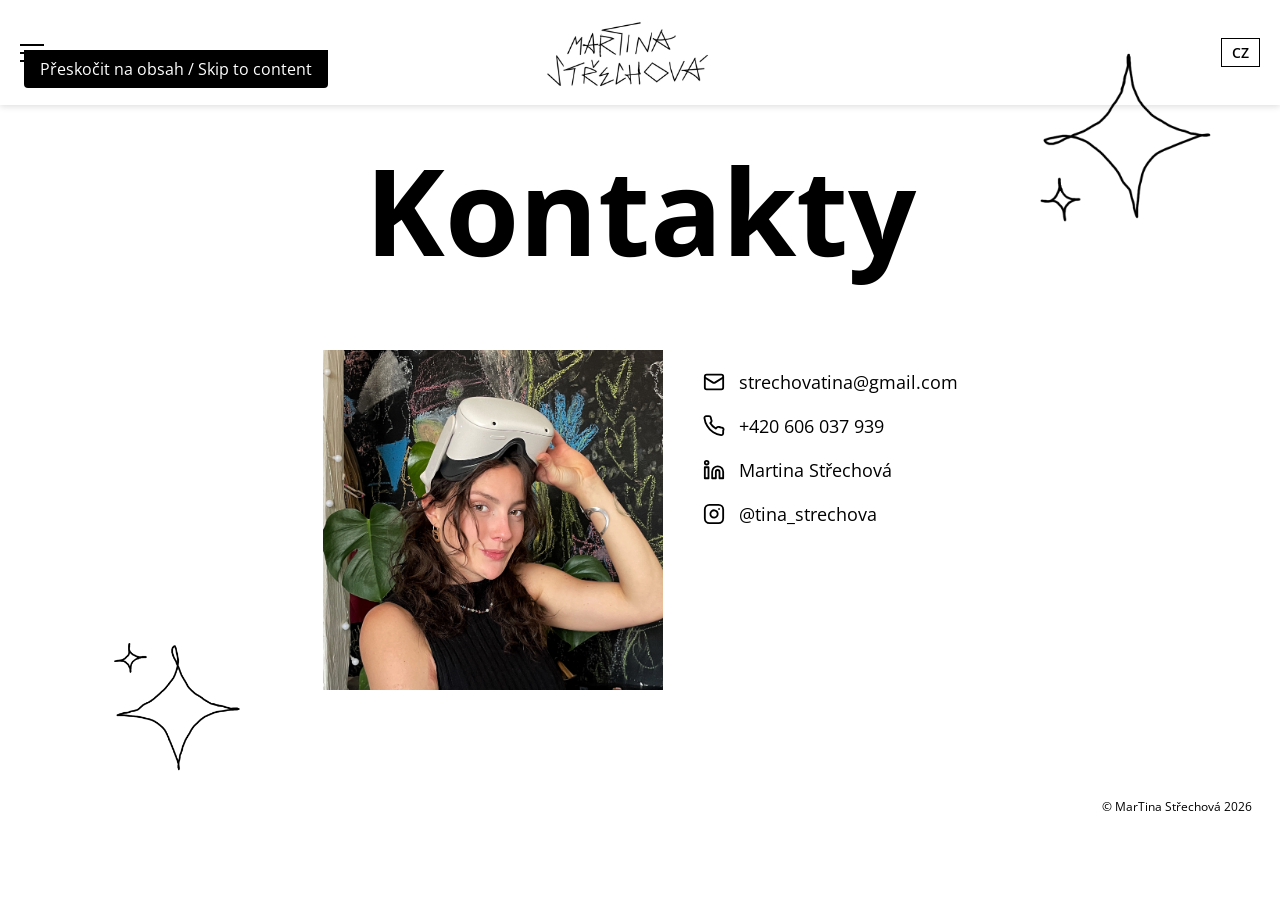
==== commit 536545e4: "Update contacts photo src to assets/portret.jpg https://claude.ai/code/session_014nUNuwKFdXaJQxvXebH" ====
--- a/contacts.html
+++ b/contacts.html
@@ -51,7 +51,7 @@
     <div id="contacts-layout">
 
       <div id="contacts-photo">
-        <img src="assets/kontakty-foto.jpg" alt="Martina Střechová" id="contacts-img"
+        <img src="assets/portret.jpg" alt="Martina Střechová" id="contacts-img"
              onerror="this.style.display='none'; document.getElementById('contacts-img-placeholder').style.display='block';">
         <div id="contacts-img-placeholder"></div>
       </div>
--- a/css/style.css
+++ b/css/style.css
@@ -591,8 +591,8 @@
 
 .cv-item-trigger:focus,
 .cv-item-trigger:focus-visible {
-  outline: none !important;
-  border: none;
+  outline: 2px solid #000;
+  outline-offset: 2px;
 }
 
 .cv-arrow {
@@ -1115,6 +1115,24 @@
   border-radius: 0 0 4px 4px;
 }
 
+.cv-section-header:focus,
+.cv-section-header:focus-visible,
+#menu-btn:focus,
+#menu-btn:focus-visible,
+#lang-toggle:focus,
+#lang-toggle:focus-visible,
+#lang-cz:focus,
+#lang-en:focus,
+.contact-row:focus,
+.contact-row:focus-visible,
+#audio-btn:focus,
+#audio-btn:focus-visible {
+  outline: 2px solid #000;
+  outline-offset: 2px;
+}
+
 .skip-link:focus {
   top: 0;
-}
+  outline: 2px solid #fff;
+  outline-offset: 2px;
+}
